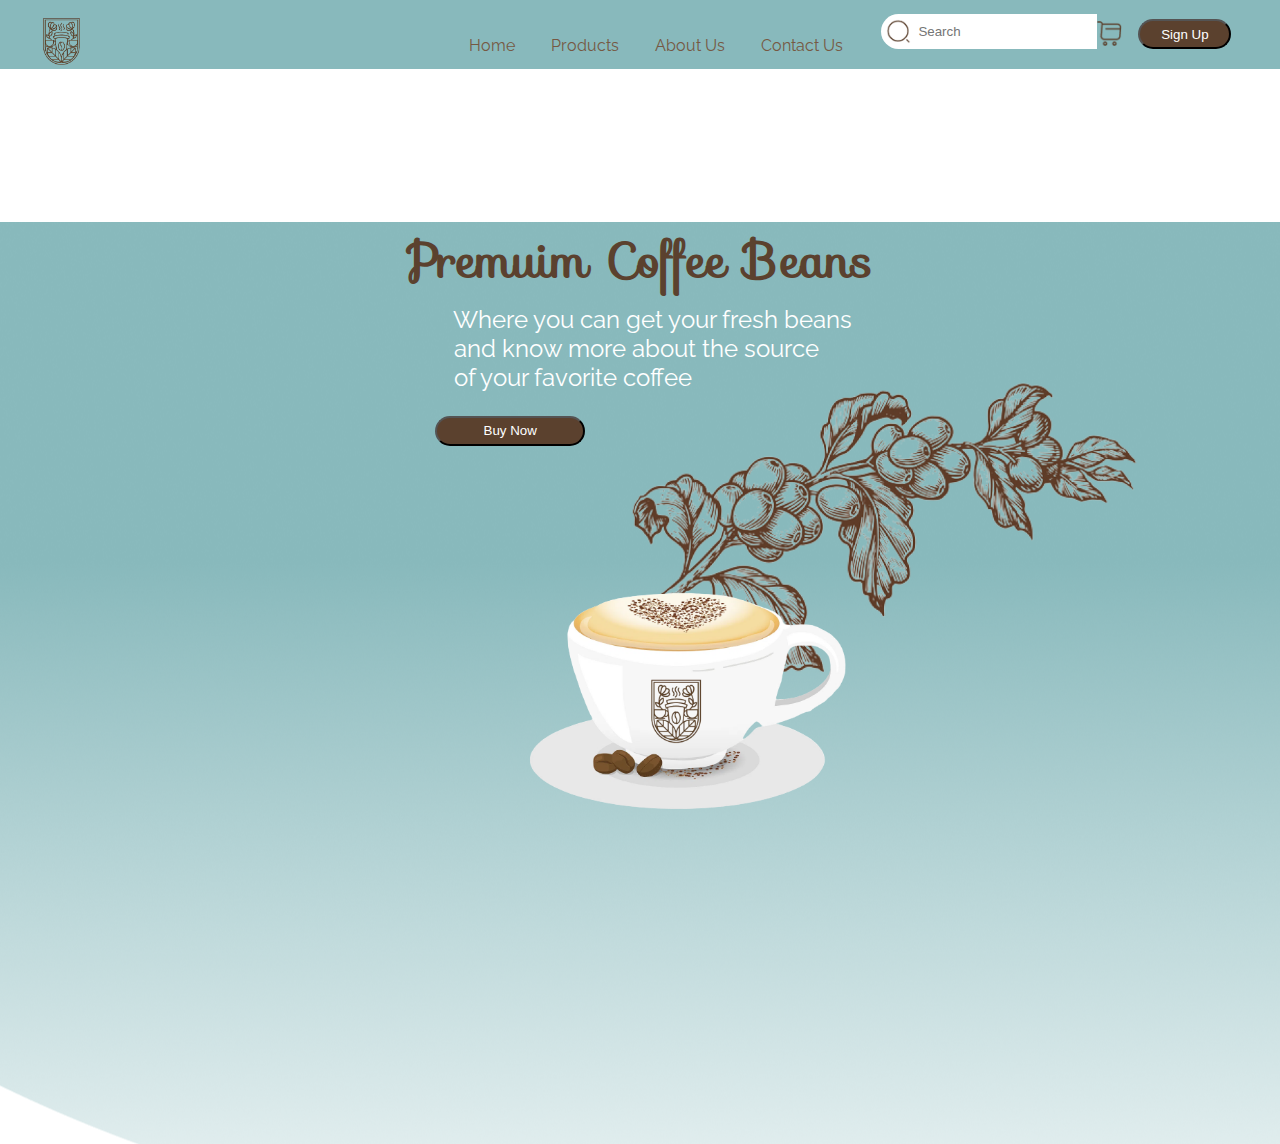
==== index.html @ fc537ca8 "changes added" ====
<!DOCTYPE html>
<html lang="en">

<head>
    <meta charset="UTF-8">
    <meta name="viewport" content="width=device-width, initial-scale=1.0">
    <title>Home</title>
    <link rel="stylesheet" href="https://fonts.googleapis.com/css?family=Sofia">
    <link rel="stylesheet" href="https://fonts.googleapis.com/css?family=Raleway">
    <link rel="stylesheet" href="style.css" />
</head>

<body>
    <div class="navDiv">
        
            <a class="logo" href="#index.html"> <img src="Coffee_Logo_copy-removebg-preview.png" width="90px">
            <div class="navCenter">
            <a class="navlist" href="#index">Home</a>
            <a class="navlist" href="#products">Products</a>
            <a class="navlist" href="#aboutUs">About Us</a>
            <a class="navlist" href="#contactUs">Contact Us</a>
            </div>
            <div class="navRight">
                <div class="search">
                    <img class="search-icon" src="search.png" width="25px" height="25px">
                    <input type="text" placeholder="Search" class="search-input">
                </div>
                <a class="cartIcone"> <img src="cart.png" alt="cart" width="25px" height="25px"></a>
                <input class="signUpBtn" type="button" value="Sign Up" />
            </div>
    </div>

    <div class="homeSection">
        <div class="ellipse"> 
        <article class="comeContent">
            <h1 class="homeHeader" style=" color: #5B412E; font-size: 48px ; font-family:Sofia" , sans-serif>Premuim Coffee Beans </h1>
            <pre class="homePara" style="font-size:24px; font-family: Raleway;">                Where you can get your fresh beans 
                and know more about the source 
                of your favorite coffee </pre>
                <input type="button" class="buyNowBtn" value="Buy Now"/>
        </article>

        <img id="homeImage" src="Group 499.png" alt="Home image">
    </div>
    </div>

    <footer class="footer">

    </footer>
</body>

</html>
---- style.css ----
body {
    width: 100%;
    padding: 0%;
    margin: 0%;

}

.ellipse{
    background-image: url("Ellipse 1.png");
    background-repeat: no-repeat; 
    width: 100%;
    padding: 0%;
   margin-top: ;
}



.navDiv{
    background-color: #88B9BC; 
}

.search{
    display: flex;
    width: 200px;
    height: 35px;
    background-color: white;
    border-radius: 50px;
}

.search-input{
    border: none;
    outline: none;
}

.search-icon{
    margin: 5px;
}



.navCenter{
    float: none;
    position: absolute;
    top: 5%;
    left: 50%;
    transform: translate(-50%, -50%);
}

.navRight{
    display: flex;
    float: right;
    padding: 14px 16px;
    margin-right: 2%;
}

.cartIcone{
    margin-top: -2%;
}

.navlist, a{
    text-align: center;
    padding: 14px 16px;
    font-family: Raleway;

}


a:link{
    color: #765843;
    text-decoration: none;

}

a:visited{
    color: #765843;
}

a:hover{
    color: #5B412E;;
    text-decoration: underline;
    text-decoration: underline;
}

a:active{
    color: #5B412E;
    text-decoration: underline;
}

  .signUpBtn{
    float: right;
    margin-top: 1.5%;
    margin-right: 2%;
    border-radius: 50px;
    height: 30px;
    width: 100px;
    background-color: #5B412E;
    color: #fff;
    cursor: pointer;
  }

  .buyNowBtn{
    height: 30px;
    width: 150px;
    border-radius: 50px;
    background-color: #5B412E;
    color: #fff;
    cursor: pointer;
    text-align: center;
    margin-left: 34%;
  }

  .homeHeader{
    text-align: center;
    margin-top: 12%;
  }

.homePara{
    text-align: left;
    margin-top: -2%;
    margin-left: 28%;
    color: #fff;

}

#homeImage{
    text-align: center;
    width: 650px;
    margin-left: 40%;
    margin-bottom: 25%;
    margin-top: -10%;
}
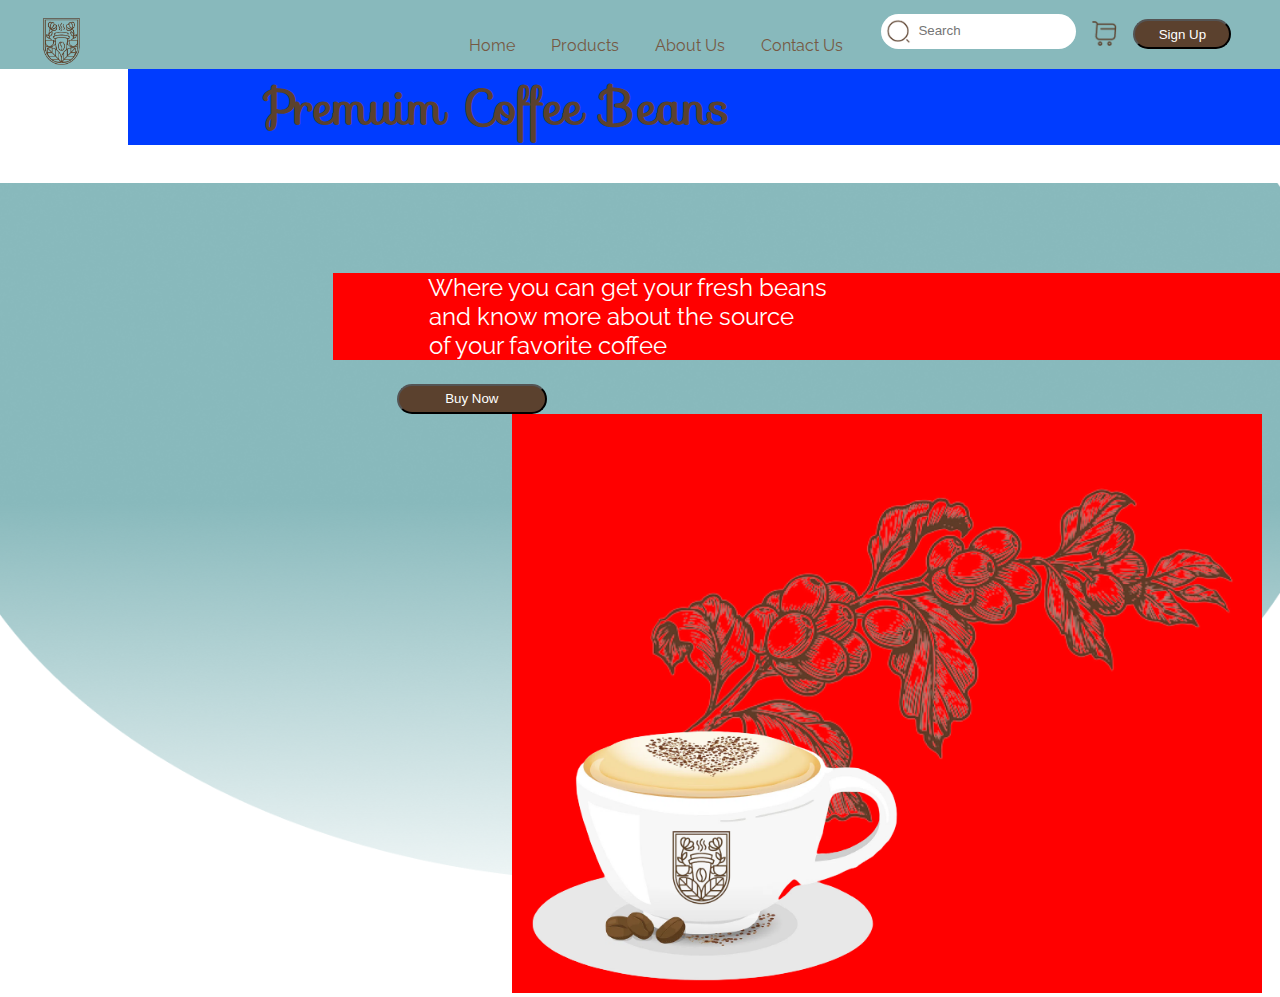
==== commit d64a1b63: "changes added" ====
--- a/index.html
+++ b/index.html
@@ -32,13 +32,13 @@
 
     <div class="homeSection">
         <div class="ellipse"> 
-        <article class="comeContent">
+        
             <h1 class="homeHeader" style=" color: #5B412E; font-size: 48px ; font-family:Sofia" , sans-serif>Premuim Coffee Beans </h1>
             <pre class="homePara" style="font-size:24px; font-family: Raleway;">                Where you can get your fresh beans 
                 and know more about the source 
                 of your favorite coffee </pre>
                 <input type="button" class="buyNowBtn" value="Buy Now"/>
-        </article>
+       
 
         <img id="homeImage" src="Group 499.png" alt="Home image">
     </div>
--- a/style.css
+++ b/style.css
@@ -1,132 +1,133 @@
 body {
-    width: 100%;
-    padding: 0%;
-    margin: 0%;
+  width: 100%;
+  padding: 0%;
+  margin: 0%;
+}
+
+.ellipse {
+  background-image: url("Ellipse 1.png");
+  background-repeat: no-repeat;
+  padding: 0%;
+  margin-top: -12%;
+  background-size: 100%;
+  background-position: center;
+ 
+}
+
+.navDiv {
+  background-color: #88b9bc;
+}
+
+.search {
+  display: flex;
+  width: 200px;
+  height: 35px;
+  background-color: white;
+  border-radius: 50px;
+}
+
+.search-input {
+  border: none;
+  outline: none;
+  width: 150px;
+  height: 30px;
+  border-radius: 50px;
 
 }
 
-.ellipse{
-    background-image: url("Ellipse 1.png");
-    background-repeat: no-repeat; 
-    width: 100%;
-    padding: 0%;
-   margin-top: ;
+.search-icon {
+  margin: 5px;
 }
 
-
-
-.navDiv{
-    background-color: #88B9BC; 
+.navCenter {
+  float: none;
+  position: absolute;
+  top: 5%;
+  left: 50%;
+  transform: translate(-50%, -50%);
 }
 
-.search{
-    display: flex;
-    width: 200px;
-    height: 35px;
-    background-color: white;
-    border-radius: 50px;
+.navRight {
+  display: flex;
+  float: right;
+  padding: 14px 16px;
+  margin-right: 2%;
 }
 
-.search-input{
-    border: none;
-    outline: none;
+.cartIcone {
+  margin-top: -2%;
 }
 
-.search-icon{
-    margin: 5px;
+.navlist,
+a {
+  text-align: center;
+  padding: 14px 16px;
+  font-family: Raleway;
 }
 
-
-
-.navCenter{
-    float: none;
-    position: absolute;
-    top: 5%;
-    left: 50%;
-    transform: translate(-50%, -50%);
+a:link {
+  color: #765843;
+  text-decoration: none;
 }
 
-.navRight{
-    display: flex;
-    float: right;
-    padding: 14px 16px;
-    margin-right: 2%;
+a:visited {
+  color: #765843;
 }
 
-.cartIcone{
-    margin-top: -2%;
+a:hover {
+  color: #5b412e;
+  text-decoration: underline;
+  text-decoration: underline;
 }
 
-.navlist, a{
-    text-align: center;
-    padding: 14px 16px;
-    font-family: Raleway;
-
+a:active {
+  color: #5b412e;
+  text-decoration: underline;
 }
 
-
-a:link{
-    color: #765843;
-    text-decoration: none;
-
+.signUpBtn {
+  float: right;
+  margin-top: 1.5%;
+  margin-right: 2%;
+  border-radius: 50px;
+  height: 30px;
+  width: 100px;
+  background-color: #5b412e;
+  color: #fff;
+  cursor: pointer;
 }
 
-a:visited{
-    color: #765843;
+.buyNowBtn {
+  height: 30px;
+  width: 150px;
+  border-radius: 50px;
+  background-color: #5b412e;
+  color: #fff;
+  cursor: pointer;
+  text-align: center;
+  margin-left: 31%;
+
+  
 }
 
-a:hover{
-    color: #5B412E;;
-    text-decoration: underline;
-    text-decoration: underline;
+.homeHeader {
+  text-align: center;
+  margin-top: 12%;
+  margin-left: 10%;
+  background-color: rgb(0, 60, 255);
 }
 
-a:active{
-    color: #5B412E;
-    text-decoration: underline;
+.homePara {
+  text-align: left;
+  margin-top: 10%;
+  margin-left: 26%;
+  color: #fff;
+  background-color: red;
 }
 
-  .signUpBtn{
-    float: right;
-    margin-top: 1.5%;
-    margin-right: 2%;
-    border-radius: 50px;
-    height: 30px;
-    width: 100px;
-    background-color: #5B412E;
-    color: #fff;
-    cursor: pointer;
-  }
-
-  .buyNowBtn{
-    height: 30px;
-    width: 150px;
-    border-radius: 50px;
-    background-color: #5B412E;
-    color: #fff;
-    cursor: pointer;
-    text-align: center;
-    margin-left: 34%;
-  }
-
-  .homeHeader{
-    text-align: center;
-    margin-top: 12%;
-  }
-
-.homePara{
-    text-align: left;
-    margin-top: -2%;
-    margin-left: 28%;
-    color: #fff;
-
+#homeImage {
+  text-align: center;
+  width: 750px;
+  margin-left: 40%;
+  background-color: red;
 }
-
-#homeImage{
-    text-align: center;
-    width: 650px;
-    margin-left: 40%;
-    margin-bottom: 25%;
-    margin-top: -10%;
-}
-
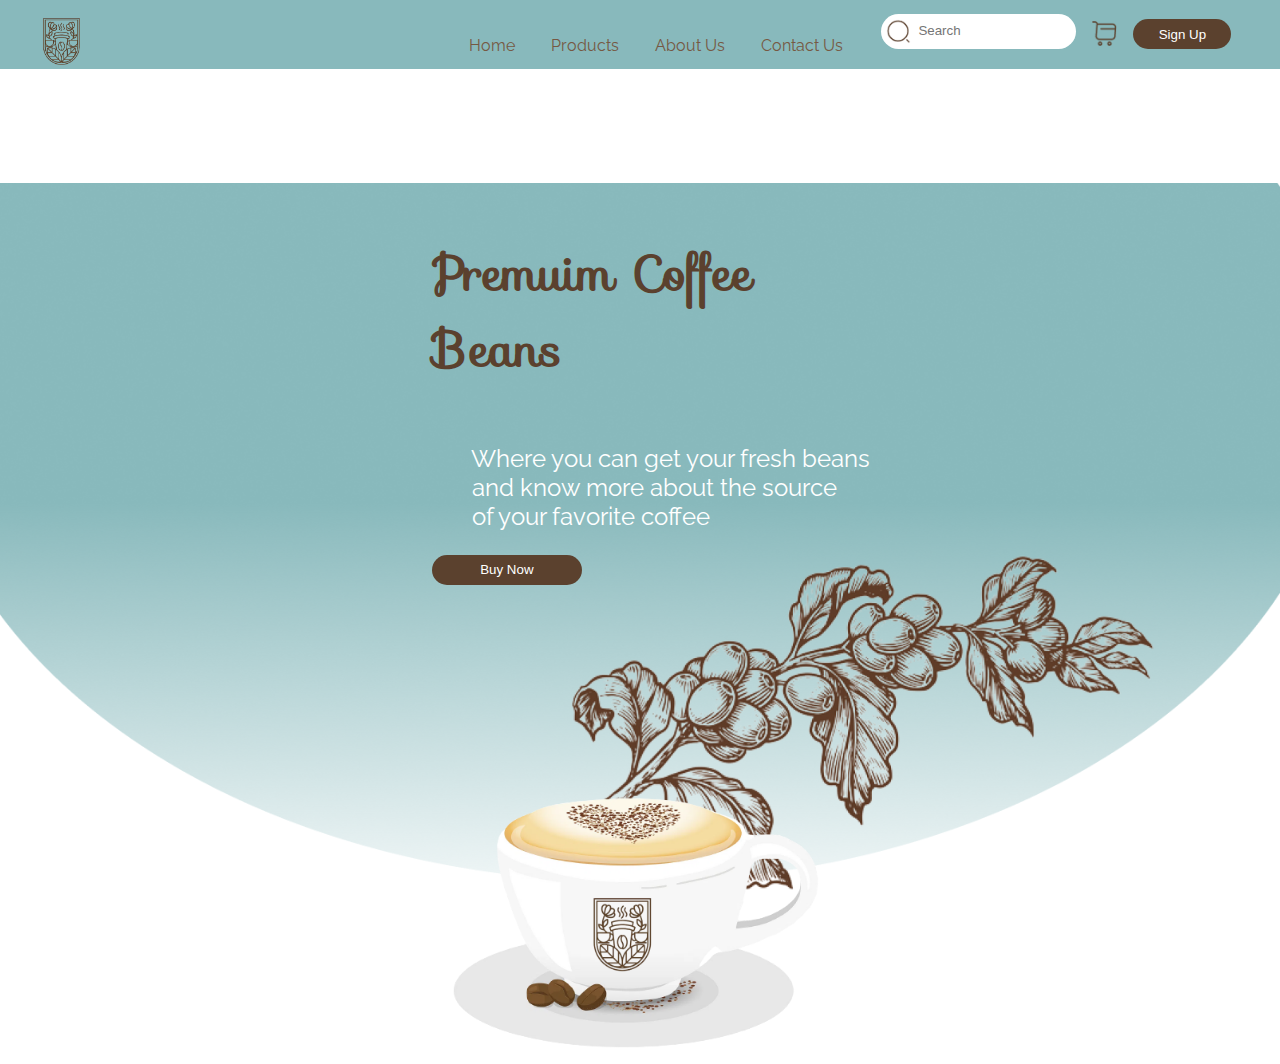
==== commit abd5ed85: "features aadded" ====
--- a/index.html
+++ b/index.html
@@ -10,7 +10,7 @@
     <link rel="stylesheet" href="style.css" />
 </head>
 
-<body>
+<body class="homebody">
     <div class="navDiv">
         
             <a class="logo" href="#index.html"> <img src="Coffee_Logo_copy-removebg-preview.png" width="90px">
@@ -31,17 +31,16 @@
     </div>
 
     <div class="homeSection">
-        <div class="ellipse"> 
-        
+        <div class="HomeContent"> 
             <h1 class="homeHeader" style=" color: #5B412E; font-size: 48px ; font-family:Sofia" , sans-serif>Premuim Coffee Beans </h1>
             <pre class="homePara" style="font-size:24px; font-family: Raleway;">                Where you can get your fresh beans 
                 and know more about the source 
                 of your favorite coffee </pre>
                 <input type="button" class="buyNowBtn" value="Buy Now"/>
-       
+    </div>
 
-        <img id="homeImage" src="Group 499.png" alt="Home image">
-    </div>
+    <divc class="homeimg"> <img id="homeImage" src="Group 499.png" alt="Home image"></div>
+        
     </div>
 
     <footer class="footer">
--- a/style.css
+++ b/style.css
@@ -4,14 +4,11 @@
   margin: 0%;
 }
 
-.ellipse {
+.homebody{
   background-image: url("Ellipse 1.png");
   background-repeat: no-repeat;
-  padding: 0%;
-  margin-top: -12%;
   background-size: 100%;
   background-position: center;
- 
 }
 
 .navDiv {
@@ -56,6 +53,7 @@
 
 .cartIcone {
   margin-top: -2%;
+  cursor: pointer;
 }
 
 .navlist,
@@ -95,6 +93,29 @@
   background-color: #5b412e;
   color: #fff;
   cursor: pointer;
+  border: none;
+}
+
+.homeSection{
+  padding: 0%;
+  display: flex;
+  flex-direction: column;
+  margin-top: -3%;
+ 
+}
+
+.HomeContent{
+  display: flex;
+  flex-direction: column;
+  margin-top: 20%;
+  margin-left: 50%;
+}
+
+
+.homePara {
+  text-align: left;
+  color: #fff;
+  margin-left: -13%;
 }
 
 .buyNowBtn {
@@ -105,29 +126,179 @@
   color: #fff;
   cursor: pointer;
   text-align: center;
-  margin-left: 31%;
-
-  
-}
-
-.homeHeader {
-  text-align: center;
-  margin-top: 12%;
-  margin-left: 10%;
-  background-color: rgb(0, 60, 255);
-}
-
-.homePara {
-  text-align: left;
-  margin-top: 10%;
-  margin-left: 26%;
-  color: #fff;
-  background-color: red;
+  margin-left: -0.2%;
+  border: none; 
 }
 
 #homeImage {
   text-align: center;
   width: 750px;
-  margin-left: 40%;
-  background-color: red;
-}
+  margin-left: 50%;
+  margin-top: -12%;
+}
+
+.profileIcon
+{
+  float: right;
+  margin-top: -2%;
+  margin-right: 2%;
+  cursor: pointer;
+}
+
+.addContainer{
+  display: flex;
+  flex-direction: row;
+}
+
+.add1{
+  display: flex;
+  flex-direction: row;
+  background-color: #F4F4F4;
+  border-radius: 50px;
+  width: 800px;
+  height:250px;
+  margin-top: 2%;
+  margin-left: 3.5%;
+  padding: 14px 16px;
+}
+
+.add1Content{
+align-content: center;
+margin-top: -20%;
+
+}
+
+.add1btn{
+  height: 50px;
+  width: 200px;
+  border-radius: 50px;
+  background-color: #88b9bc;
+  color: #fff;
+  cursor: pointer;
+  border: none;
+  font-family: Raleway;
+  font-size: 20px;
+   margin-left: -11%;
+
+}
+
+.add1Img{
+  margin-top: -26%;
+}
+
+.add2Img{
+  margin-top: 8%;
+}
+
+.add3Img{
+  margin-top: 5%;
+}
+
+.catigories{
+  display: flex;
+  flex-direction: row;
+  margin-top: 2%;
+  margin-left: 2.5%;
+
+}
+
+.catigoriesBtn1{
+  border-radius: 50px;
+  height: 50px;
+  width: 150px;
+  background-color: #88b9bc;
+  color: #5b412e;
+  cursor: pointer;
+  border: none;
+  font-family: Raleway;
+  font-size: 14px;
+  padding: 14px 16px;
+  margin-right: 2.5%;
+
+}
+
+.catigoriesBtn2{
+  border-radius: 50px;
+  height: 50px;
+  width: 150px;
+  background-color: #F4F4F4;
+  color: #5b412e;
+  cursor: pointer;
+  border: none;
+  font-family: Raleway;
+  font-size: 14px;
+  padding: 14px 16px;
+  margin-right: 2.5%;
+  
+
+}
+
+.productsContainer{
+  display: flex;
+  flex-direction: row;
+  margin-top: 2%;
+  margin-left: 1%;
+  
+  
+}
+
+.items{
+  display: flex;
+  flex-direction: column;
+  background-color: #F4F4F4;
+  width: 280px;
+  height: 470px;
+  border-radius: 40px;
+  padding: 14px 16px;
+  align-items: center;
+  margin-left: 2%;;
+  
+}
+
+.heart{
+  margin-left: 80%;
+  padding: 14px 16px;
+}
+
+.coffeeProduct{
+  align-items: center;
+  margin-top: -13%;
+}
+
+.productDetails{
+  margin-right: 13%;
+  margin-top: -8%;
+}
+
+.moreDetails{
+  display: flex;
+  flex-direction: row;
+}
+
+.price{
+  display: flex;
+  flex-direction: row;
+  
+
+}
+
+.reviews{
+  display: flex;
+  flex-direction: row;
+  padding: 14px 16px;
+}
+
+.itembtn{
+  border-radius: 50px;
+  height: 30px;
+  width: 120px;
+  background-color: #88b9bc;
+  color: #5b412e;
+  cursor: pointer;
+  border: none;
+  font-family: Raleway;
+  font-size: 14px;
+  margin-left: 4.5%;
+ 
+
+}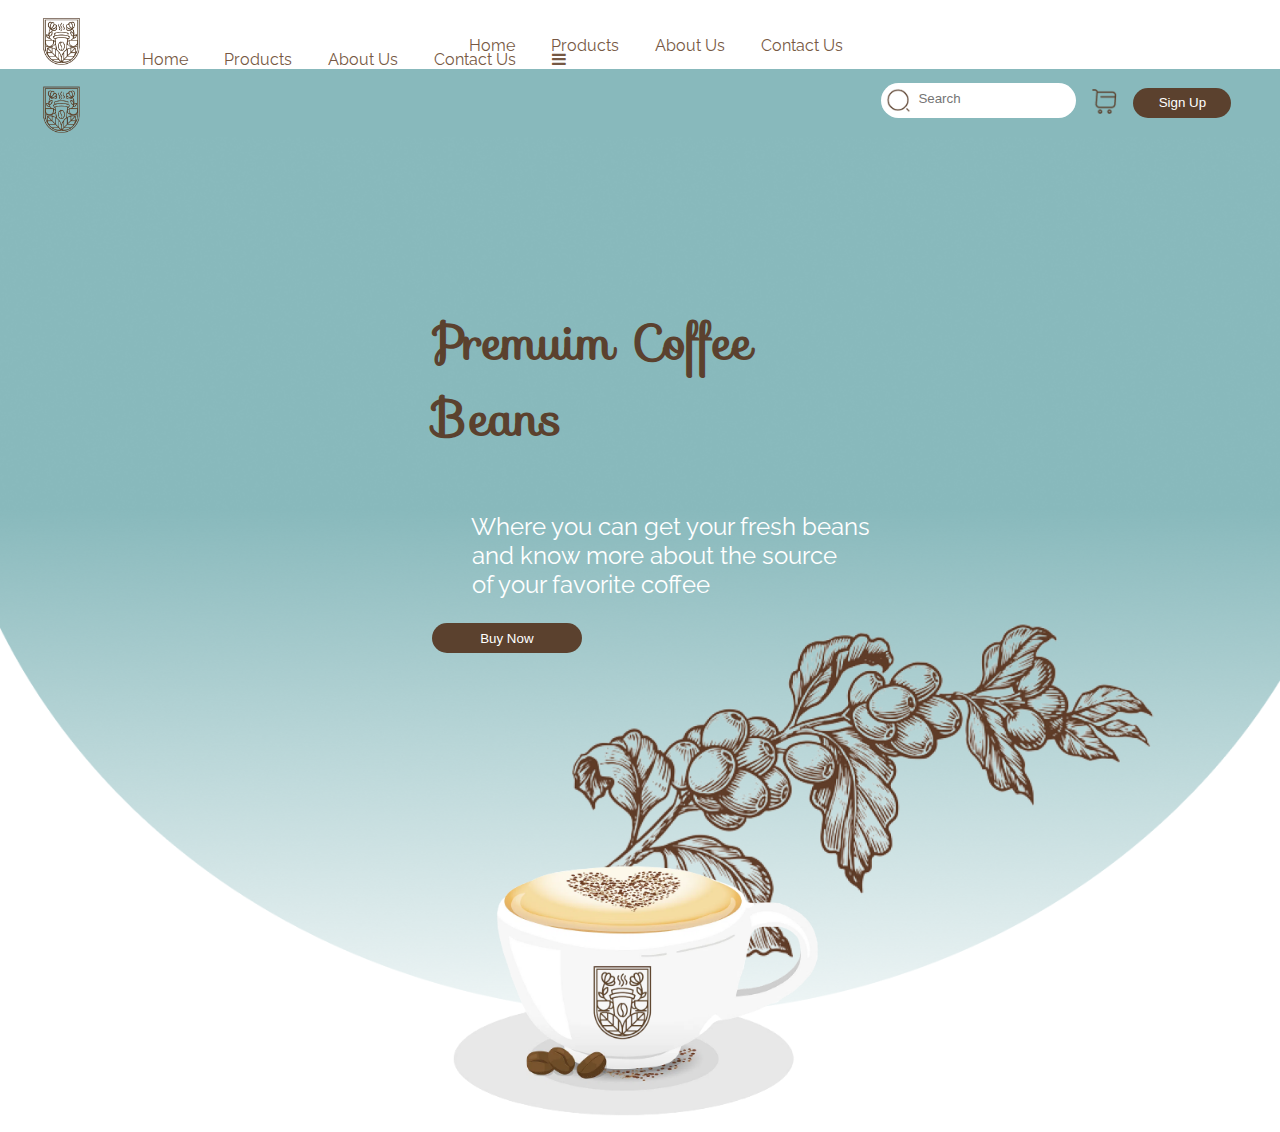
==== commit a1f355db: "signup page added" ====
--- a/index.html
+++ b/index.html
@@ -8,21 +8,37 @@
     <link rel="stylesheet" href="https://fonts.googleapis.com/css?family=Sofia">
     <link rel="stylesheet" href="https://fonts.googleapis.com/css?family=Raleway">
     <link rel="stylesheet" href="style.css" />
+    <link rel="stylesheet" href="https://cdnjs.cloudflare.com/ajax/libs/font-awesome/4.7.0/css/font-awesome.min.css">
 </head>
 
 <body class="homebody">
-    <div class="navDiv">
+
+    <!-- Responsive Navigation Bar -->
+    <div class="topnav" id="myTopnav">
+        <a class="logo" href="index.html"> <img src="Coffee_Logo_copy-removebg-preview.png" width="90px" alt="logo" class="logo">
+        <a href="index.html" class="active">Home</a>
+        <a href="products.html">Products</a>
+        <a href="aboutUs.html">About Us</a>
+        <a href="contactUs.html">Contact Us</a>
+        <a href="javascript:void(0);" class="icon" onclick="myFunction()">
+          <i class="fa fa-bars"></i>
+        </a>
+      </div>
+
+    <!-- Desktop Viewport navigation -->
+    <div class="navDiv" id="myNav">
         
-            <a class="logo" href="#index.html"> <img src="Coffee_Logo_copy-removebg-preview.png" width="90px">
+            <a class="logo" href="index.html"> <img src="Coffee_Logo_copy-removebg-preview.png" width="90px" alt="logo" class="logo">
             <div class="navCenter">
-            <a class="navlist" href="#index">Home</a>
-            <a class="navlist" href="#products">Products</a>
-            <a class="navlist" href="#aboutUs">About Us</a>
-            <a class="navlist" href="#contactUs">Contact Us</a>
+            <a class="navlist" href="index.html">Home</a>
+            <a class="navlist" href="products.html">Products</a>
+            <a class="navlist" href="aboutUs.html">About Us</a>
+            <a class="navlist" href="contactUs.html">Contact Us</a>
+              </a>
             </div>
             <div class="navRight">
                 <div class="search">
-                    <img class="search-icon" src="search.png" width="25px" height="25px">
+                    <img class="search-icon" src="search.png" width="25px" height="25px" alt="search">
                     <input type="text" placeholder="Search" class="search-input">
                 </div>
                 <a class="cartIcone"> <img src="cart.png" alt="cart" width="25px" height="25px"></a>
@@ -32,8 +48,8 @@
 
     <div class="homeSection">
         <div class="HomeContent"> 
-            <h1 class="homeHeader" style=" color: #5B412E; font-size: 48px ; font-family:Sofia" , sans-serif>Premuim Coffee Beans </h1>
-            <pre class="homePara" style="font-size:24px; font-family: Raleway;">                Where you can get your fresh beans 
+            <h1 class="homeHeader" style=" color: #5B412E; font-family:Sofia" , sans-serif>Premuim Coffee Beans </h1>
+            <pre class="homePara" style="font-family: Raleway;">                Where you can get your fresh beans 
                 and know more about the source 
                 of your favorite coffee </pre>
                 <input type="button" class="buyNowBtn" value="Buy Now"/>
@@ -43,9 +59,16 @@
         
     </div>
 
-    <footer class="footer">
-
-    </footer>
+    <script>
+        function myFunction() {
+          var x = document.getElementById("myTopnav");
+          if (x.className === "topnav") {
+            x.className += " responsive";
+          } else {
+            x.className = "topnav";
+          }
+        }
+        </script>
 </body>
 
 </html>--- a/style.css
+++ b/style.css
@@ -4,6 +4,7 @@
   margin: 0%;
 }
 
+/* Home page */
 .homebody{
   background-image: url("Ellipse 1.png");
   background-repeat: no-repeat;
@@ -111,11 +112,15 @@
   margin-left: 50%;
 }
 
+.homeHeader{
+  font-size: 48px 
+}
 
 .homePara {
   text-align: left;
   color: #fff;
   margin-left: -13%;
+  font-size:24px;
 }
 
 .buyNowBtn {
@@ -144,6 +149,9 @@
   margin-right: 2%;
   cursor: pointer;
 }
+/*---------------------------------------------------------------------------------------------------------------*/
+
+/* Products Page */
 
 .addContainer{
   display: flex;
@@ -238,6 +246,7 @@
   flex-direction: row;
   margin-top: 2%;
   margin-left: 1%;
+  margin-bottom: 2%;
   
   
 }
@@ -300,5 +309,397 @@
   font-size: 14px;
   margin-left: 4.5%;
  
-
+}
+
+.footer{
+  background-color: #88b9bc;
+}
+
+.footerContainer{
+  display: flex;
+  flex-direction: row;
+  margin-left: 45%;
+}
+
+.copyRights{
+  color: #fff;
+  font-family: Raleway;
+}
+
+.policy{
+  color: #5b412e;
+  font-family: Raleway;
+}
+/*---------------------------------------------------------------------------------------------------------------*/
+
+/* Product Details Page*/
+
+.ProductDetails{
+  display: flex;
+  flex-direction: row;
+}
+.sourceheading{
+  display: flex;
+  flex-direction: row;
+}
+
+.sourceDetails{
+  display: flex;
+  flex-direction: column;
+  margin-top: 15%;
+  margin-left: 8%;
+}
+
+.sourceheading{
+  margin-left: 10%;
+}
+
+.sorce1{
+  font-family: Sofia;
+  color: #5b412e;
+  margin-left: 3%;
+  margin-top: -0.5%;
+}
+
+.source2{
+  color: #765843;
+  font-family: Raleway;
+  font-size: 18px;
+  font-weight: bold;
+}
+.source3{
+  color: black;
+  font-family: Raleway;
+  font-size: 15px;
+  font-weight: bold;
+  margin-top: -8%;
+  margin-left: 4%;
+}
+
+.pageImageDetails{
+  display: flex;
+  flex-direction: column;
+}
+
+.imageHeading{
+  font-family: Sofia;
+  color: #5b412e;
+  margin-left: 6%;
+  margin-top: 13%;
+
+}
+
+
+.productImage{
+  margin-top: -10%;
+  margin-left: -10%;
+}
+
+.PriceDiv{
+  display: flex;
+  flex-direction: row;
+  margin-top: 20%;
+}
+
+.priceContainer{
+  margin-left: 15%;
+}
+
+.priceDetials{
+  display: flex;
+  flex-direction: row;
+  margin-top: -15%;
+}
+.cartCounter{
+  display: flex;
+  flex-direction: row;
+  
+}
+
+.plus, .number, .minus{
+  padding: 5px;
+  color: #5b412e;
+  font-size: 18px;
+  font-family: Raleway;
+
+}
+
+.cartBtn{
+  background-color: #88b9bc;
+  color: #5b412e;
+  font-family: Raleway;
+  border-radius: 30px;
+  border: none;
+  width: 130px;
+  height: 30px;
+  cursor: pointer;
+  margin-top: 20%;
+}
+.curincy, .price{
+  padding: 5px;
+  font-family: Raleway;
+}
+
+.curincy{
+  color: #5b412e;
+}
+.price{
+  color:#88b9bc;
+  font-size: 20px;
+  margin-top: 10%;
+}
+
+.moreProucts{
+  font-family: Raleway;
+  color: #88b9bc;
+  font-size: 24px;
+  margin-left: 5%;
+}
+.containerProducts{
+  padding: padding 5px;
+}
+
+.coffeeBeansImg{
+  padding: 15px;
+  margin-top: 1%;
+  margin-bottom: 1%;
+}
+
+.moreProductsDiv{
+  padding: 5px;
+  margin-left: 6%;
+  margin-right: 7%;
+}
+/*---------------------------------------------------------------------------------------------------------------*/
+/* SignUp Form*/
+
+.SignUpBody{
+
+  background-image: url(Ellipse\ 2.png);
+  background-repeat: no-repeat;
+  background-size:50%;
+  background-position: left;
+
+}
+.signUpPage{
+  display: flex;
+  flex-direction: row;
+}
+.pcbLogo{
+  width: 400px;
+  margin-left: 40%;
+  margin-top: 60%;
+}
+
+
+.SignUpFormDiv{
+  display: flex;
+  flex-direction: column;
+  margin-left: 50%;
+  margin-top: 5%;
+}
+.signUpHeadding{
+  font-family: Sofia;
+  color: #5b412e;
+  margin-left: 30%;
+}
+
+.signUpIcons{
+  display: flex;
+  flex-direction: row;
+  margin-left: 10%;
+}
+
+.signUpForm{
+  margin-left: -9%;
+  margin-bottom: 3%;
+
+}
+
+.Signpara1{
+  font-family: Raleway;
+  color: #5b412e;
+  margin-left: -8%;
+}
+
+.Signpara2{
+  font-family: Raleway;
+  color: #5b412e;
+
+}
+
+.SignInLink{
+  font-family: Raleway;
+  color: #88b9bc;
+}
+.name{
+  border-radius: 50px;
+  border: solid 1px #D7DBDC;
+  width: 500px;
+  height: 55px;
+  padding-left: 4%;
+  margin-bottom: 3%;
+  
+}
+
+.email{
+  border-radius: 50px;
+  width: 500px;
+  height: 55px;
+  border: solid 1px #D7DBDC;
+  padding-left: 4%;
+  margin-bottom: 3%;
+}
+.password{
+  display: flex;
+  width: 524px;
+  height: 55px;
+  border: solid 1px #D7DBDC;
+  border-radius: 50px;
+  justify-content: space-between;
+  margin-bottom: 3%;
+}
+.passwordfeild{
+  border: none;
+  outline: none;
+  border-radius: 50px;
+  padding-right: 3%;
+  margin-left: 4%;
+
+}
+
+.confirmPassword{
+  display: flex;
+  width: 524px;
+  height: 55px;
+  border: solid 1px #D7DBDC;
+  border-radius: 50px;
+  justify-content: space-between;
+  margin-bottom: 3%;
+}
+
+.Confirmfeild{
+  border: none;
+  outline: none;
+  border-radius: 50px;
+  margin-left: 4%;
+}
+
+.signupBtn{
+  width: 524px;
+  height: 55px;
+  border: none;
+  border-radius: 50px;
+  background-color: #88b9bc;
+  color: #5b412e;
+  font-family: Raleway;
+  font-size: 18px;
+  margin-bottom: 3%;
+}
+
+/*---------------------------------------------------------------------------------------------------------------*/
+/*---------------------------------------------------------------------------------------------------------------*/
+/* Media Quairy*/
+/*---------------------------------------------------------------------------------------------------------------*/
+/* For Mobile Devices */
+
+@media screen and (max-width:767px)
+{
+  /*Home Page*/
+
+  .homebody{
+  background-size: 100%;
+  background-position: center;
+  }
+  .logo{
+    width: 50px;
+    margin-left: -1%;
+  }
+
+  .navDiv{
+    display: none;
+  }
+  .topnav a:not(:first-child) {display: none;}
+  .topnav a.icon {
+    float: right;
+    display: block;
+  }
+
+  .topnav.responsive {position: relative;}
+  .topnav.responsive .icon {
+    position: absolute;
+    right: 0;
+    top: 0;
+  }
+  .topnav.responsive a {
+    float: none;
+    display: block;
+    text-align: left;
+  }
+
+  .topnav {
+    overflow: hidden;
+    background-color: #88b9bc;
+  }
+  
+  .topnav a {
+    float: left;
+    display: block;
+    color: #5b412e;
+    text-align: center;
+    padding: 14px 16px;
+    text-decoration: none;
+    font-size: 17px;
+  }
+  
+  .topnav a:hover {
+    background-color:#88b9bc;
+    color: #765843;
+  }
+  
+  .topnav a.active {
+    background-color: #88b9bc;
+    color: #5b412e
+  }
+  
+  .topnav .icon {
+    display: none;
+  }
+  
+  .homeSection{
+    margin-top: -14%;
+    margin-left: -30%;
+  
+  }
+  
+  .homeHeader{
+    font-size: 26px;
+    margin-left: 0.6%; 
+  }
+  .homePara{
+    font-size: 16px;
+    margin-left: -42%; 
+    margin-top: -1%;
+  }
+  
+  #homeImage{
+    width: 400px;
+    margin-left: 40%;
+  }
+
+  .buyNowBtn{
+    margin-left: -23%;
+  }
+}
+
+
+
+
+  /*Products Page*/
+
+/*---------------------------------------------------------------------------------------------------------------*/
+/* For Tablets*/
+@media screen and (max-width:768px) and(max-width: 1023)
+{
+  
 }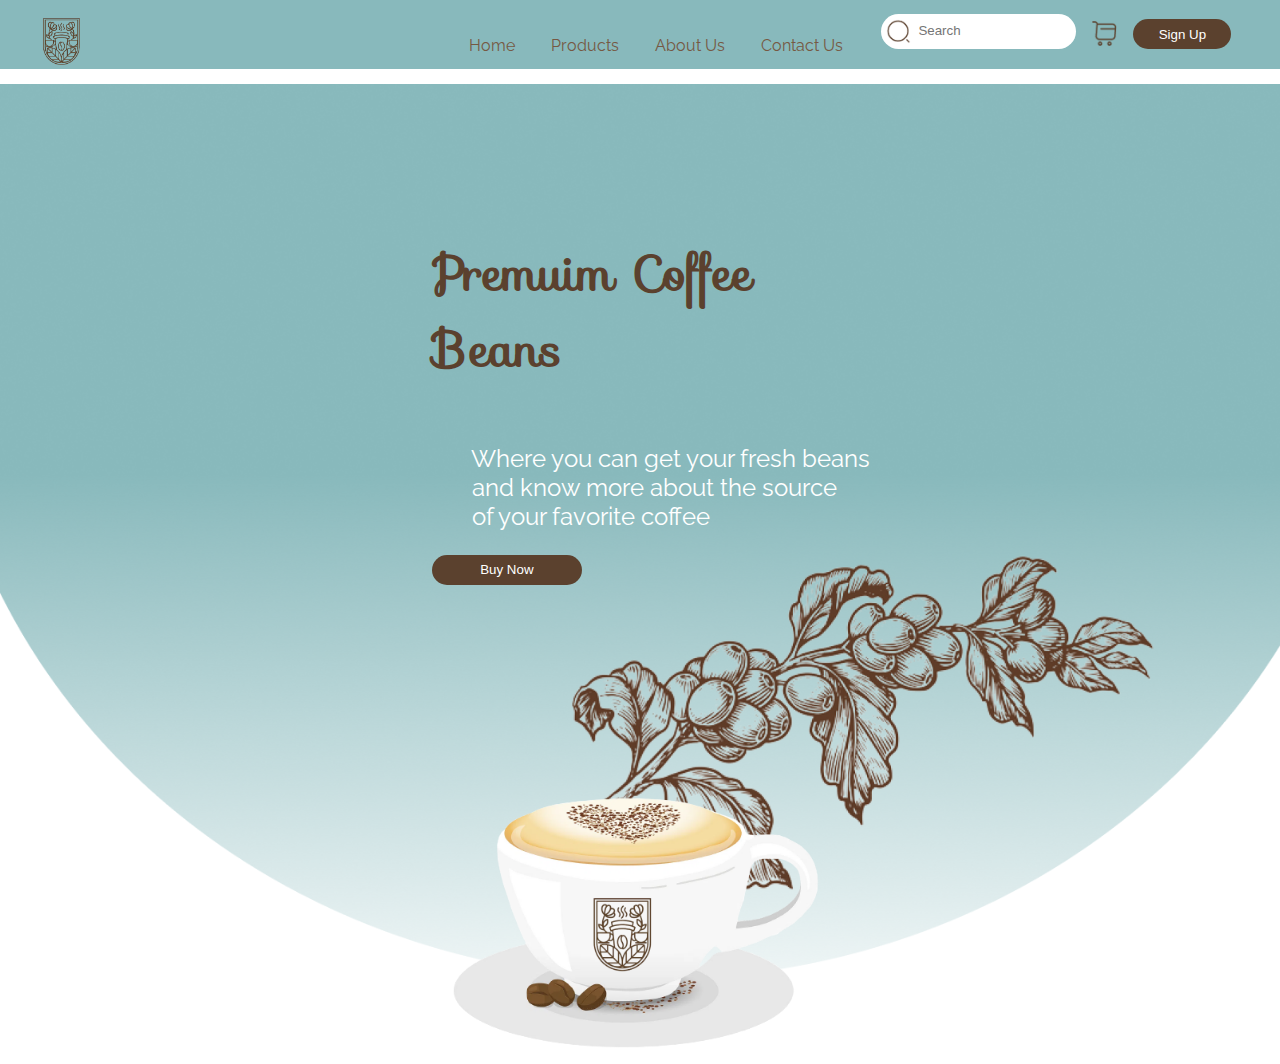
==== commit dd6539a2: "button added" ====
--- a/index.html
+++ b/index.html
@@ -12,18 +12,6 @@
 </head>
 
 <body class="homebody">
-
-    <!-- Responsive Navigation Bar -->
-    <div class="topnav" id="myTopnav">
-        <a class="logo" href="index.html"> <img src="Coffee_Logo_copy-removebg-preview.png" width="90px" alt="logo" class="logo">
-        <a href="index.html" class="active">Home</a>
-        <a href="products.html">Products</a>
-        <a href="aboutUs.html">About Us</a>
-        <a href="contactUs.html">Contact Us</a>
-        <a href="javascript:void(0);" class="icon" onclick="myFunction()">
-          <i class="fa fa-bars"></i>
-        </a>
-      </div>
 
     <!-- Desktop Viewport navigation -->
     <div class="navDiv" id="myNav">
@@ -42,7 +30,7 @@
                     <input type="text" placeholder="Search" class="search-input">
                 </div>
                 <a class="cartIcone"> <img src="cart.png" alt="cart" width="25px" height="25px"></a>
-                <input class="signUpBtn" type="button" value="Sign Up" />
+                <input class="signUpBtn" type="button" value="Sign Up" onclick="window.location.href='signUp.html';"/>
             </div>
     </div>
 
@@ -59,16 +47,6 @@
         
     </div>
 
-    <script>
-        function myFunction() {
-          var x = document.getElementById("myTopnav");
-          if (x.className === "topnav") {
-            x.className += " responsive";
-          } else {
-            x.className = "topnav";
-          }
-        }
-        </script>
 </body>
 
 </html>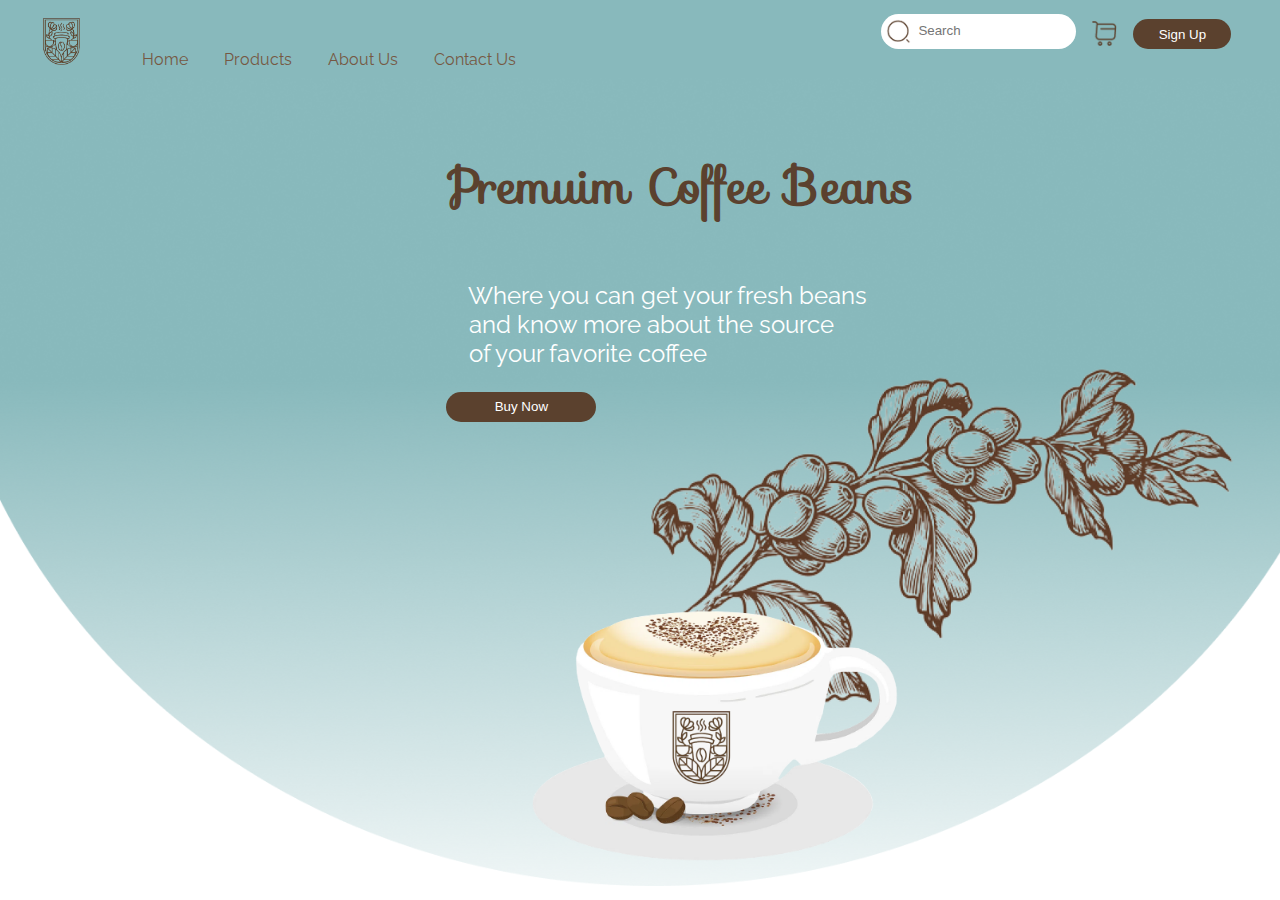
==== commit bae5dd8b: "changes added" ====
--- a/index.html
+++ b/index.html
@@ -14,25 +14,23 @@
 <body class="homebody">
 
     <!-- Desktop Viewport navigation -->
+  
     <div class="navDiv" id="myNav">
         
-            <a class="logo" href="index.html"> <img src="Coffee_Logo_copy-removebg-preview.png" width="90px" alt="logo" class="logo">
-            <div class="navCenter">
+            <a class="logo" href="index.html"> <img src="Coffee_Logo_copy-removebg-preview.png" width="90px" alt="logo" class="logo"> </a>
             <a class="navlist" href="index.html">Home</a>
             <a class="navlist" href="products.html">Products</a>
             <a class="navlist" href="aboutUs.html">About Us</a>
             <a class="navlist" href="contactUs.html">Contact Us</a>
-              </a>
-            </div>
             <div class="navRight">
                 <div class="search">
                     <img class="search-icon" src="search.png" width="25px" height="25px" alt="search">
                     <input type="text" placeholder="Search" class="search-input">
                 </div>
-                <a class="cartIcone"> <img src="cart.png" alt="cart" width="25px" height="25px"></a>
+                <a class="cartIcone"> <img src="cart.png" alt="cart" width="25px" height="25px" class="cartImage"></a>
                 <input class="signUpBtn" type="button" value="Sign Up" onclick="window.location.href='signUp.html';"/>
             </div>
-    </div>
+   </div>
 
     <div class="homeSection">
         <div class="HomeContent"> 
@@ -47,6 +45,17 @@
         
     </div>
 
+    <script>
+      function myFunction() {
+        var x = document.getElementById("myNav");
+        if (x.className === "navDiv") {
+          x.className += " responsive";
+        } else {
+          x.className = "navDiv";
+        }
+      }
+      </script>
+
 </body>
 
 </html>--- a/style.css
+++ b/style.css
@@ -14,6 +14,7 @@
 
 .navDiv {
   background-color: #88b9bc;
+  overflow: hidden;
 }
 
 .search {
@@ -37,12 +38,9 @@
   margin: 5px;
 }
 
-.navCenter {
-  float: none;
-  position: absolute;
-  top: 5%;
-  left: 50%;
-  transform: translate(-50%, -50%);
+
+.navDiv .icon{
+  display: none;
 }
 
 .navRight {
@@ -62,6 +60,7 @@
   text-align: center;
   padding: 14px 16px;
   font-family: Raleway;
+  margin-top: -15%;
 }
 
 a:link {
@@ -108,8 +107,8 @@
 .HomeContent{
   display: flex;
   flex-direction: column;
-  margin-top: 20%;
-  margin-left: 50%;
+  margin-top: 6%;
+  margin-left: 35%;
 }
 
 .homeHeader{
@@ -119,7 +118,7 @@
 .homePara {
   text-align: left;
   color: #fff;
-  margin-left: -13%;
+  margin-left: -9%;
   font-size:24px;
 }
 
@@ -138,8 +137,8 @@
 #homeImage {
   text-align: center;
   width: 750px;
-  margin-left: 50%;
-  margin-top: -12%;
+  margin-left: 40%;
+  margin-top: -10%;
 }
 
 .profileIcon
@@ -156,6 +155,7 @@
 .addContainer{
   display: flex;
   flex-direction: row;
+  margin-left: 0.5%;
 }
 
 .add1{
@@ -163,18 +163,14 @@
   flex-direction: row;
   background-color: #F4F4F4;
   border-radius: 50px;
-  width: 800px;
+  width: 510px;
   height:250px;
   margin-top: 2%;
-  margin-left: 3.5%;
+  margin-left: 2%;
   padding: 14px 16px;
 }
 
-.add1Content{
-align-content: center;
-margin-top: -20%;
-
-}
+
 
 .add1btn{
   height: 50px;
@@ -190,16 +186,69 @@
 
 }
 
+.add1Content{
+  align-content: center;
+  margin-top: -20%;
+  
+  }
+
 .add1Img{
-  margin-top: -26%;
+  margin-top: -40%;
+  width: 290px;
+}
+
+.add1head{
+  color: #5B412E;
+  font-size: 40px ;
+  font-family:Sofia;
+  margin-top: 70%;
+  margin-left: 3%;
+}
+
+.addpara{
+  color: #5B412E;
+  font-size: 18px ;
+  font-family:Raleway;
+  margin-top: -5%;
+}
+
+.add2Content{
+align-content: center;
+margin-top: -20%;
+
+}
+.add2head{
+  color: #5B412E;
+  font-size: 40px ;
+  font-family:Sofia;
+  margin-top: 70%;
+  margin-left: 3%;
 }
 
 .add2Img{
-  margin-top: 8%;
-}
-
+  margin-top: 18%;
+  width: 280px;
+}
+
+
+.add3Content{
+  align-content: center;
+  margin-top: -20%;
+  margin-left: -20%;
+  
+  }
+
+  .add3head{
+    color: #5B412E;
+    font-size: 40px ;
+    font-family:Sofia;
+    margin-top: 70%;
+    margin-left: 3%;
+  }
 .add3Img{
-  margin-top: 5%;
+  margin-top: -3%;
+  margin-left: -10%;
+  width:400px;
 }
 
 .catigories{
@@ -287,6 +336,7 @@
 .price{
   display: flex;
   flex-direction: row;
+  margin-top: -15%;
   
 
 }
@@ -318,7 +368,7 @@
 .footerContainer{
   display: flex;
   flex-direction: row;
-  margin-left: 45%;
+  margin-left: 40%;
 }
 
 .copyRights{
@@ -329,6 +379,7 @@
 .policy{
   color: #5b412e;
   font-family: Raleway;
+  margin-top: -0.05%;
 }
 /*---------------------------------------------------------------------------------------------------------------*/
 
@@ -495,19 +546,21 @@
 .SignUpFormDiv{
   display: flex;
   flex-direction: column;
-  margin-left: 50%;
-  margin-top: 5%;
+  margin-left: 40%;
+  margin-top: 8%;
 }
 .signUpHeadding{
   font-family: Sofia;
   color: #5b412e;
-  margin-left: 30%;
+  margin-left: 20%;
+  margin-top: -10%;
 }
 
 .signUpIcons{
   display: flex;
   flex-direction: row;
-  margin-left: 10%;
+  margin-left: 6%;
+  margin-top: 15%;
 }
 
 .signUpForm{
@@ -597,6 +650,27 @@
   margin-bottom: 3%;
 }
 
+.footer{
+  background-color: #88b9bc;
+}
+
+.footerContainer{
+  display: flex;
+  flex-direction: row;
+  margin-left: 40%;
+}
+
+.copyRights{
+  color: #fff;
+  font-family: Raleway;
+}
+
+.policy{
+  color: #5b412e;
+  font-family: Raleway;
+  margin-top: -0.05%;
+}
+
 /*---------------------------------------------------------------------------------------------------------------*/
 /*---------------------------------------------------------------------------------------------------------------*/
 /* Media Quairy*/
@@ -608,98 +682,1318 @@
   /*Home Page*/
 
   .homebody{
-  background-size: 100%;
-  background-position: center;
-  }
-  .logo{
-    width: 50px;
-    margin-left: -1%;
-  }
-
-  .navDiv{
-    display: none;
-  }
-  .topnav a:not(:first-child) {display: none;}
-  .topnav a.icon {
+    background-image: url("EllipseMobile.png");
+    background-repeat: no-repeat;
+    background-size: 110vw;
+  }
+  
+  .navDiv a:not(:first-child) {display: none;}
+  .navDiv a.icon {
     float: right;
     display: block;
   }
-
-  .topnav.responsive {position: relative;}
-  .topnav.responsive .icon {
+    .navDiv.responsive {position: relative;}
+    .navDiv.responsive .icon {
+      position: absolute;
+      right: 0;
+      top: 0;
+    }
+    .navDiv.responsive a {
+      float: none;
+      display: block;
+      text-align: left;
+    }
+
+
+  .search{
+    display: none;
+  }
+ .cartImage{
+  display: none;
+ }
+
+ .signUpBtn {
+  margin-top: 1.5%;
+  margin-right: -3%;
+  height: 20px;
+  width: 60px;
+  
+}
+
+.logo{
+  margin-left: -2%;
+}
+
+.HomeContent{
+ margin-right: 5%;
+ margin-top: 40%;
+}
+
+
+.homeHeader{
+  font-size: 22px; 
+  margin-left: -25%;
+}
+.homePara {
+font-size: 14px;
+margin-left: -50%;
+
+}
+.buyNowBtn{
+  margin-left: -25%;
+}
+
+#homeImage {
+  text-align: center;
+  width: 300px;
+  margin-left: 17%;
+  margin-top: -5%;
+}
+
+/* products Page */
+
+.navDiv a:not(:first-child) {display: none;}
+.navDiv a.icon {
+  float: right;
+  display: block;
+}
+
+@media screen and (max-width: 600px) {
+  .navDiv.responsive {position: relative;}
+  .navDiv.responsive .icon {
     position: absolute;
     right: 0;
     top: 0;
   }
-  .topnav.responsive a {
+  .navDiv.responsive a {
     float: none;
     display: block;
     text-align: left;
   }
-
-  .topnav {
-    overflow: hidden;
-    background-color: #88b9bc;
-  }
-  
-  .topnav a {
-    float: left;
-    display: block;
-    color: #5b412e;
-    text-align: center;
-    padding: 14px 16px;
-    text-decoration: none;
-    font-size: 17px;
-  }
-  
-  .topnav a:hover {
-    background-color:#88b9bc;
-    color: #765843;
-  }
-  
-  .topnav a.active {
-    background-color: #88b9bc;
-    color: #5b412e
-  }
-  
-  .topnav .icon {
-    display: none;
-  }
-  
-  .homeSection{
-    margin-top: -14%;
-    margin-left: -30%;
-  
-  }
-  
-  .homeHeader{
-    font-size: 26px;
-    margin-left: 0.6%; 
-  }
-  .homePara{
-    font-size: 16px;
-    margin-left: -42%; 
-    margin-top: -1%;
-  }
-  
-  #homeImage{
-    width: 400px;
-    margin-left: 40%;
-  }
-
-  .buyNowBtn{
-    margin-left: -23%;
-  }
-}
-
-
-
-
-  /*Products Page*/
+}
+
+.search{
+  display: none;
+}
+.cartImage{
+display: none;
+}
+
+.signUpBtn {
+margin-top: 1.5%;
+margin-right: -3%;
+height: 20px;
+width: 60px;
+
+}
+
+.logo{
+margin-left: -2%;
+}
+
+.add1{
+  display: flex;
+  flex-direction: row;
+  background-color: #F4F4F4;
+  border-radius: 30px;
+  width: 300px;
+  height:150px;
+  margin-top: 5%;
+  margin-bottom: 5%;
+  margin-left: 3.5%;
+  padding: 14px 16px;
+}
+
+
+.add1btn{
+  height: 30px;
+  width: 100px;
+  border-radius: 50px;
+  background-color: #88b9bc;
+  color: #fff;
+  cursor: pointer;
+  border: none;
+  font-family: Raleway;
+  font-size: 16px;
+   margin-left: -11%;
+
+}
+
+.add1Img{
+  margin-top: -45%;
+  width: 190px;
+  
+}
+.add1head, .add2head, .add3head{
+  font-size: 20px;
+}
+
+.addpara{
+  font-size: 14px;
+
+}
+
+.add2Img{
+  margin-top: 10%;
+  width: 190px;
+}
+
+.add3Img{
+  margin-top: 1%;
+  width: 260px;
+}
+
+.addContainer, .catigories{
+  overflow: auto;
+  white-space: nowrap;
+}
+
+.catigories{
+
+  margin-bottom: 5%;
+
+}
+
+.productsContainer{
+  flex-direction: column;
+  margin-left: 6.5%;
+  margin-top: 4%;
+
+}
+
+.items{
+  margin-bottom: 5%;
+}
+
+.footerContainer{
+ font-size: 14px;
+ margin-left: auto;
+padding-left: 20%;
+}
+
+/* Product Details Page */
+
+.ProductDetails{
+  flex-direction: column;
+}
+
+.sourceheading{
+  margin-left: -1%;
+}
+
+.sourceDetails{
+  width: auto;
+}
+
+.source2{
+  font-size: 14px;
+  margin-left: -18%;
+
+ 
+}
+
+.source3{
+  font-size: 14px;
+  margin-left: -18%;
+
+}
+
+.containerProducts{
+  overflow: auto;
+  white-space: nowrap;
+}
+
+.imageHeading{
+  font-size: 12px;
+  margin-top: -8%;
+  margin-left: 15%;
+}
+
+.productImage img{
+  width: 330px;
+  margin-left: 20%;
+}
+
+.PriceDiv{
+  margin-left: 20%;
+  margin-top: -6%;
+}
+
+.moreProductsDiv{
+  margin-top: 15%;
+}
+
+.moreProucts{
+  font-size: 16px;
+}
+
+.containerProducts img{
+  width: 90px;
+}
+
+.footerContainer{
+  font-size: 14px;
+  margin-left: auto;
+ padding-left: 20%;
+ }
+
+/* Sign Up page*/
+
+.SignUpBody{
+
+  background-image: url();
+}
+
+.log{
+  display: none;
+}
+
+.signUpHeadding{
+  margin-top: 4%;
+  margin-left: -6%;
+}
+
+.signUpIcons img{
+  width: 60px;
+}
+
+.signUpIcons{
+  margin-left: -35%;
+}
+
+.Signpara1{
+  margin-left: -30%;
+}
+
+.signUpForm{
+  margin-left: -25%;
+}
+
+.name, .email {
+  width: 270px;
+  margin-left: -8%;
+}
+
+.password, .confirmPassword, .signupBtn {
+  width: 290px;
+  margin-left: -8%;
+}
+
+
+
+.passwordfeild, .Confirmfeild{
+  width: 300px;
+ 
+}
+
+.footerContainer{
+  font-size: 14px;
+  margin-left: auto;
+ padding-left: 20%;
+ }
+
+
+}
+
+
+/*Products Page*/
 
 /*---------------------------------------------------------------------------------------------------------------*/
 /* For Tablets*/
 @media screen and (max-width:768px) and(max-width: 1023)
 {
-  
+
+    /*Home Page*/
+
+    .homebody{
+      background-image: url("EllipseMobile.png");
+      background-repeat: no-repeat;
+      background-size: 110vw;
+    }
+    
+    .navDiv a:not(:first-child) {display: none;}
+    .navDiv a.icon {
+      float: right;
+      display: block;
+    }
+  
+    @media screen and (max-width: 767px) {
+      .navDiv.responsive {position: relative;}
+      .navDiv.responsive .icon {
+        position: absolute;
+        right: 0;
+        top: 0;
+      }
+      .navDiv.responsive a {
+        float: none;
+        display: block;
+        text-align: left;
+      }
+    }
+  
+    .search{
+      display: none;
+    }
+   .cartImage{
+    display: none;
+   }
+  
+   .signUpBtn {
+    margin-top: 1.5%;
+    margin-right: -3%;
+    height: 20px;
+    width: 60px;
+    
+  }
+  
+  .logo{
+    margin-left: -2%;
+  }
+  
+  .HomeContent{
+   margin-right: 5%;
+   margin-top: 40%;
+  }
+  
+  
+  .homeHeader{
+    font-size: 22px; 
+    margin-left: -25%;
+  }
+  .homePara {
+  font-size: 14px;
+  margin-left: -50%;
+  
+  }
+  .buyNowBtn{
+    margin-left: -25%;
+  }
+  
+  #homeImage {
+    text-align: center;
+    width: 300px;
+    margin-left: 17%;
+    margin-top: -5%;
+  }
+  
+  /* products Page */
+  
+  .navDiv a:not(:first-child) {display: none;}
+  .navDiv a.icon {
+    float: right;
+    display: block;
+  }
+  
+  @media screen and (max-width: 600px) {
+    .navDiv.responsive {position: relative;}
+    .navDiv.responsive .icon {
+      position: absolute;
+      right: 0;
+      top: 0;
+    }
+    .navDiv.responsive a {
+      float: none;
+      display: block;
+      text-align: left;
+    }
+  }
+  
+  .search{
+    display: none;
+  }
+  .cartImage{
+  display: none;
+  }
+  
+  .signUpBtn {
+  margin-top: 1.5%;
+  margin-right: -3%;
+  height: 20px;
+  width: 60px;
+  
+  }
+  
+  .logo{
+  margin-left: -2%;
+  }
+  
+  .add1{
+    display: flex;
+    flex-direction: row;
+    background-color: #F4F4F4;
+    border-radius: 30px;
+    width: 300px;
+    height:150px;
+    margin-top: 5%;
+    margin-bottom: 5%;
+    margin-left: 3.5%;
+    padding: 14px 16px;
+  }
+  
+  
+  .add1btn{
+    height: 30px;
+    width: 100px;
+    border-radius: 50px;
+    background-color: #88b9bc;
+    color: #fff;
+    cursor: pointer;
+    border: none;
+    font-family: Raleway;
+    font-size: 16px;
+     margin-left: -11%;
+  
+  }
+  
+  .add1Img{
+    margin-top: -45%;
+    width: 190px;
+    
+  }
+  .add1head, .add2head, .add3head{
+    font-size: 20px;
+  }
+  
+  .addpara{
+    font-size: 14px;
+  
+  }
+  
+  .add2Img{
+    margin-top: 10%;
+    width: 190px;
+  }
+  
+  .add3Img{
+    margin-top: 1%;
+    width: 260px;
+  }
+  
+  .addContainer, .catigories{
+    overflow: auto;
+    white-space: nowrap;
+  }
+  
+  .catigories{
+  
+    margin-bottom: 5%;
+  
+  }
+  
+  .productsContainer{
+    flex-direction: column;
+    margin-left: 6.5%;
+    margin-top: 4%;
+  
+  }
+  
+  .items{
+    margin-bottom: 5%;
+  }
+  
+  .footerContainer{
+   font-size: 14px;
+   margin-left: auto;
+  padding-left: 20%;
+  }
+  
+  /* Product Details Page */
+  
+  .ProductDetails{
+    flex-direction: column;
+  }
+  
+  .sourceheading{
+    margin-left: -1%;
+  }
+  
+  .sourceDetails{
+    width: auto;
+  }
+  
+  .source2{
+    font-size: 14px;
+    margin-left: -18%;
+  
+   
+  }
+  
+  .source3{
+    font-size: 14px;
+    margin-left: -18%;
+  
+  }
+  
+  .containerProducts{
+    overflow: auto;
+    white-space: nowrap;
+  }
+  
+  .imageHeading{
+    font-size: 12px;
+    margin-top: -8%;
+    margin-left: 15%;
+  }
+  
+  .productImage img{
+    width: 330px;
+    margin-left: 20%;
+  }
+  
+  .PriceDiv{
+    margin-left: 20%;
+    margin-top: -6%;
+  }
+  
+  .moreProductsDiv{
+    margin-top: 15%;
+  }
+  
+  .moreProucts{
+    font-size: 16px;
+  }
+  
+  .containerProducts img{
+    width: 90px;
+  }
+  
+  .footerContainer{
+    font-size: 14px;
+    margin-left: auto;
+   padding-left: 20%;
+   }
+  
+  /* Sign Up page*/
+  
+  .SignUpBody{
+  
+    background-image: url();
+  }
+  
+  .log{
+    display: none;
+  }
+  
+  .signUpHeadding{
+    margin-top: 4%;
+    margin-left: -6%;
+  }
+  
+  .signUpIcons img{
+    width: 60px;
+  }
+  
+  .signUpIcons{
+    margin-left: -35%;
+  }
+  
+  .Signpara1{
+    margin-left: -30%;
+  }
+  
+  .signUpForm{
+    margin-left: -25%;
+  }
+  
+  .name, .email {
+    width: 270px;
+    margin-left: -8%;
+  }
+  
+  .password, .confirmPassword, .signupBtn {
+    width: 290px;
+    margin-left: -8%;
+  }
+  
+  
+  
+  .passwordfeild, .Confirmfeild{
+    width: 300px;
+   
+  }
+  
+  .footerContainer{
+    font-size: 14px;
+    margin-left: auto;
+   padding-left: 20%;
+   }
+}
+/*---------------------------------------------------------------------------------------------------------------*/
+/* For Disktop Devices */
+@media screen and(min-width:1024px){
+  body {
+    width: 100%;
+    padding: 0%;
+    margin: 0%;
+  }
+  
+  /* Home page */
+  .homebody{
+    background-image: url("Ellipse 1.png");
+    background-repeat: no-repeat;
+    background-size: 100%;
+    background-position: center;
+  }
+  
+  .navDiv {
+    background-color: #88b9bc;
+    overflow: hidden;
+  }
+  
+  .search {
+    display: flex;
+    width: 200px;
+    height: 35px;
+    background-color: white;
+    border-radius: 50px;
+  }
+  
+  .search-input {
+    border: none;
+    outline: none;
+    width: 150px;
+    height: 30px;
+    border-radius: 50px;
+  
+  }
+  
+  .search-icon {
+    margin: 5px;
+  }
+  
+  
+  .navDiv .icon{
+    display: none;
+  }
+  
+  .navRight {
+    display: flex;
+    float: right;
+    padding: 14px 16px;
+    margin-right: 2%;
+  }
+  
+  .cartIcone {
+    margin-top: -2%;
+    cursor: pointer;
+  }
+  
+  .navlist,
+  a {
+    text-align: center;
+    padding: 14px 16px;
+    font-family: Raleway;
+    margin-top: -15%;
+  }
+  
+  a:link {
+    color: #765843;
+    text-decoration: none;
+  }
+  
+  a:visited {
+    color: #765843;
+  }
+  
+  a:hover {
+    color: #5b412e;
+    text-decoration: underline;
+    text-decoration: underline;
+  }
+  
+  a:active {
+    color: #5b412e;
+    text-decoration: underline;
+  }
+  
+  .signUpBtn {
+    float: right;
+    margin-top: 1.5%;
+    margin-right: 2%;
+    border-radius: 50px;
+    height: 30px;
+    width: 100px;
+    background-color: #5b412e;
+    color: #fff;
+    cursor: pointer;
+    border: none;
+  }
+  
+  .homeSection{
+    padding: 0%;
+    display: flex;
+    flex-direction: column;
+    margin-top: -3%;
+   
+  }
+  
+  .HomeContent{
+    display: flex;
+    flex-direction: column;
+    margin-top: 6%;
+    margin-left: 35%;
+  }
+  
+  .homeHeader{
+    font-size: 48px 
+  }
+  
+  .homePara {
+    text-align: left;
+    color: #fff;
+    margin-left: -9%;
+    font-size:24px;
+  }
+  
+  .buyNowBtn {
+    height: 30px;
+    width: 150px;
+    border-radius: 50px;
+    background-color: #5b412e;
+    color: #fff;
+    cursor: pointer;
+    text-align: center;
+    margin-left: -0.2%;
+    border: none; 
+  }
+  
+  #homeImage {
+    text-align: center;
+    width: 750px;
+    margin-left: 40%;
+    margin-top: -10%;
+  }
+  
+  .profileIcon
+  {
+    float: right;
+    margin-top: -2%;
+    margin-right: 2%;
+    cursor: pointer;
+  }
+
+  
+  /* Products Page */
+  
+  .addContainer{
+    display: flex;
+    flex-direction: row;
+    margin-left: 0.5%;
+  }
+  
+  .add1{
+    display: flex;
+    flex-direction: row;
+    background-color: #F4F4F4;
+    border-radius: 50px;
+    width: 510px;
+    height:250px;
+    margin-top: 2%;
+    margin-left: 2%;
+    padding: 14px 16px;
+  }
+  
+  
+  
+  .add1btn{
+    height: 50px;
+    width: 200px;
+    border-radius: 50px;
+    background-color: #88b9bc;
+    color: #fff;
+    cursor: pointer;
+    border: none;
+    font-family: Raleway;
+    font-size: 20px;
+     margin-left: -11%;
+  
+  }
+  
+  .add1Content{
+    align-content: center;
+    margin-top: -20%;
+    
+    }
+  
+  .add1Img{
+    margin-top: -40%;
+    width: 290px;
+  }
+  
+  .add1head{
+    color: #5B412E;
+    font-size: 40px ;
+    font-family:Sofia;
+    margin-top: 70%;
+    margin-left: 3%;
+  }
+  
+  .addpara{
+    color: #5B412E;
+    font-size: 18px ;
+    font-family:Raleway;
+    margin-top: -5%;
+  }
+  
+  .add2Content{
+  align-content: center;
+  margin-top: -20%;
+  
+  }
+  .add2head{
+    color: #5B412E;
+    font-size: 40px ;
+    font-family:Sofia;
+    margin-top: 70%;
+    margin-left: 3%;
+  }
+  
+  .add2Img{
+    margin-top: 18%;
+    width: 280px;
+  }
+  
+  
+  .add3Content{
+    align-content: center;
+    margin-top: -20%;
+    margin-left: -20%;
+    
+    }
+  
+    .add3head{
+      color: #5B412E;
+      font-size: 40px ;
+      font-family:Sofia;
+      margin-top: 70%;
+      margin-left: 3%;
+    }
+  .add3Img{
+    margin-top: -3%;
+    margin-left: -10%;
+    width:400px;
+  }
+  
+  .catigories{
+    display: flex;
+    flex-direction: row;
+    margin-top: 2%;
+    margin-left: 2.5%;
+  
+  }
+  
+  .catigoriesBtn1{
+    border-radius: 50px;
+    height: 50px;
+    width: 150px;
+    background-color: #88b9bc;
+    color: #5b412e;
+    cursor: pointer;
+    border: none;
+    font-family: Raleway;
+    font-size: 14px;
+    padding: 14px 16px;
+    margin-right: 2.5%;
+  
+  }
+  
+  .catigoriesBtn2{
+    border-radius: 50px;
+    height: 50px;
+    width: 150px;
+    background-color: #F4F4F4;
+    color: #5b412e;
+    cursor: pointer;
+    border: none;
+    font-family: Raleway;
+    font-size: 14px;
+    padding: 14px 16px;
+    margin-right: 2.5%;
+    
+  
+  }
+  
+  .productsContainer{
+    display: flex;
+    flex-direction: row;
+    margin-top: 2%;
+    margin-left: 1%;
+    margin-bottom: 2%;
+    
+    
+  }
+  
+  .items{
+    display: flex;
+    flex-direction: column;
+    background-color: #F4F4F4;
+    width: 280px;
+    height: 470px;
+    border-radius: 40px;
+    padding: 14px 16px;
+    align-items: center;
+    margin-left: 2%;;
+    
+  }
+  
+  .heart{
+    margin-left: 80%;
+    padding: 14px 16px;
+  }
+  
+  .coffeeProduct{
+    align-items: center;
+    margin-top: -13%;
+  }
+  
+  .productDetails{
+    margin-right: 13%;
+    margin-top: -8%;
+  }
+  
+  .moreDetails{
+    display: flex;
+    flex-direction: row;
+  }
+  
+  .price{
+    display: flex;
+    flex-direction: row;
+    margin-top: -15%;
+    
+  
+  }
+  
+  .reviews{
+    display: flex;
+    flex-direction: row;
+    padding: 14px 16px;
+  }
+  
+  .itembtn{
+    border-radius: 50px;
+    height: 30px;
+    width: 120px;
+    background-color: #88b9bc;
+    color: #5b412e;
+    cursor: pointer;
+    border: none;
+    font-family: Raleway;
+    font-size: 14px;
+    margin-left: 4.5%;
+   
+  }
+  
+  .footer{
+    background-color: #88b9bc;
+  }
+  
+  .footerContainer{
+    display: flex;
+    flex-direction: row;
+    margin-left: 40%;
+  }
+  
+  .copyRights{
+    color: #fff;
+    font-family: Raleway;
+  }
+  
+  .policy{
+    color: #5b412e;
+    font-family: Raleway;
+    margin-top: -0.05%;
+  }
+
+  
+  /* Product Details Page*/
+  
+  .ProductDetails{
+    display: flex;
+    flex-direction: row;
+  }
+  .sourceheading{
+    display: flex;
+    flex-direction: row;
+  }
+  
+  .sourceDetails{
+    display: flex;
+    flex-direction: column;
+    margin-top: 15%;
+    margin-left: 8%;
+  }
+  
+  .sourceheading{
+    margin-left: 10%;
+  }
+  
+  .sorce1{
+    font-family: Sofia;
+    color: #5b412e;
+    margin-left: 3%;
+    margin-top: -0.5%;
+  }
+  
+  .source2{
+    color: #765843;
+    font-family: Raleway;
+    font-size: 18px;
+    font-weight: bold;
+  }
+  .source3{
+    color: black;
+    font-family: Raleway;
+    font-size: 15px;
+    font-weight: bold;
+    margin-top: -8%;
+    margin-left: 4%;
+  }
+  
+  .pageImageDetails{
+    display: flex;
+    flex-direction: column;
+  }
+  
+  .imageHeading{
+    font-family: Sofia;
+    color: #5b412e;
+    margin-left: 6%;
+    margin-top: 13%;
+  
+  }
+  
+  
+  .productImage{
+    margin-top: -10%;
+    margin-left: -10%;
+  }
+  
+  .PriceDiv{
+    display: flex;
+    flex-direction: row;
+    margin-top: 20%;
+  }
+  
+  .priceContainer{
+    margin-left: 15%;
+  }
+  
+  .priceDetials{
+    display: flex;
+    flex-direction: row;
+    margin-top: -15%;
+  }
+  .cartCounter{
+    display: flex;
+    flex-direction: row;
+    
+  }
+  
+  .plus, .number, .minus{
+    padding: 5px;
+    color: #5b412e;
+    font-size: 18px;
+    font-family: Raleway;
+  
+  }
+  
+  .cartBtn{
+    background-color: #88b9bc;
+    color: #5b412e;
+    font-family: Raleway;
+    border-radius: 30px;
+    border: none;
+    width: 130px;
+    height: 30px;
+    cursor: pointer;
+    margin-top: 20%;
+  }
+  .curincy, .price{
+    padding: 5px;
+    font-family: Raleway;
+  }
+  
+  .curincy{
+    color: #5b412e;
+  }
+  .price{
+    color:#88b9bc;
+    font-size: 20px;
+    margin-top: 10%;
+  }
+  
+  .moreProucts{
+    font-family: Raleway;
+    color: #88b9bc;
+    font-size: 24px;
+    margin-left: 5%;
+  }
+  .containerProducts{
+    padding: padding 5px;
+  }
+  
+  .coffeeBeansImg{
+    padding: 15px;
+    margin-top: 1%;
+    margin-bottom: 1%;
+  }
+  
+  .moreProductsDiv{
+    padding: 5px;
+    margin-left: 6%;
+    margin-right: 7%;
+  }
+
+  /* SignUp Form*/
+  
+  .SignUpBody{
+  
+    background-image: url(Ellipse\ 2.png);
+    background-repeat: no-repeat;
+    background-size:50%;
+    background-position: left;
+  
+  }
+  .signUpPage{
+    display: flex;
+    flex-direction: row;
+  }
+  .pcbLogo{
+    width: 400px;
+    margin-left: 40%;
+    margin-top: 60%;
+  }
+  
+  
+  .SignUpFormDiv{
+    display: flex;
+    flex-direction: column;
+    margin-left: 40%;
+    margin-top: 8%;
+  }
+  .signUpHeadding{
+    font-family: Sofia;
+    color: #5b412e;
+    margin-left: 20%;
+    margin-top: -10%;
+  }
+  
+  .signUpIcons{
+    display: flex;
+    flex-direction: row;
+    margin-left: 6%;
+    margin-top: 15%;
+  }
+  
+  .signUpForm{
+    margin-left: -9%;
+    margin-bottom: 3%;
+  
+  }
+  
+  .Signpara1{
+    font-family: Raleway;
+    color: #5b412e;
+    margin-left: -8%;
+  }
+  
+  .Signpara2{
+    font-family: Raleway;
+    color: #5b412e;
+  
+  }
+  
+  .SignInLink{
+    font-family: Raleway;
+    color: #88b9bc;
+  }
+  .name{
+    border-radius: 50px;
+    border: solid 1px #D7DBDC;
+    width: 500px;
+    height: 55px;
+    padding-left: 4%;
+    margin-bottom: 3%;
+    
+  }
+  
+  .email{
+    border-radius: 50px;
+    width: 500px;
+    height: 55px;
+    border: solid 1px #D7DBDC;
+    padding-left: 4%;
+    margin-bottom: 3%;
+  }
+  .password{
+    display: flex;
+    width: 524px;
+    height: 55px;
+    border: solid 1px #D7DBDC;
+    border-radius: 50px;
+    justify-content: space-between;
+    margin-bottom: 3%;
+  }
+  .passwordfeild{
+    border: none;
+    outline: none;
+    border-radius: 50px;
+    padding-right: 3%;
+    margin-left: 4%;
+  
+  }
+  
+  .confirmPassword{
+    display: flex;
+    width: 524px;
+    height: 55px;
+    border: solid 1px #D7DBDC;
+    border-radius: 50px;
+    justify-content: space-between;
+    margin-bottom: 3%;
+  }
+  
+  .Confirmfeild{
+    border: none;
+    outline: none;
+    border-radius: 50px;
+    margin-left: 4%;
+  }
+  
+  .signupBtn{
+    width: 524px;
+    height: 55px;
+    border: none;
+    border-radius: 50px;
+    background-color: #88b9bc;
+    color: #5b412e;
+    font-family: Raleway;
+    font-size: 18px;
+    margin-bottom: 3%;
+  }
+  
+  .footer{
+    background-color: #88b9bc;
+  }
+  
+  .footerContainer{
+    display: flex;
+    flex-direction: row;
+    margin-left: 40%;
+  }
+  
+  .copyRights{
+    color: #fff;
+    font-family: Raleway;
+  }
+  
+  .policy{
+    color: #5b412e;
+    font-family: Raleway;
+    margin-top: -0.05%;
+  }
+
+
+
 }